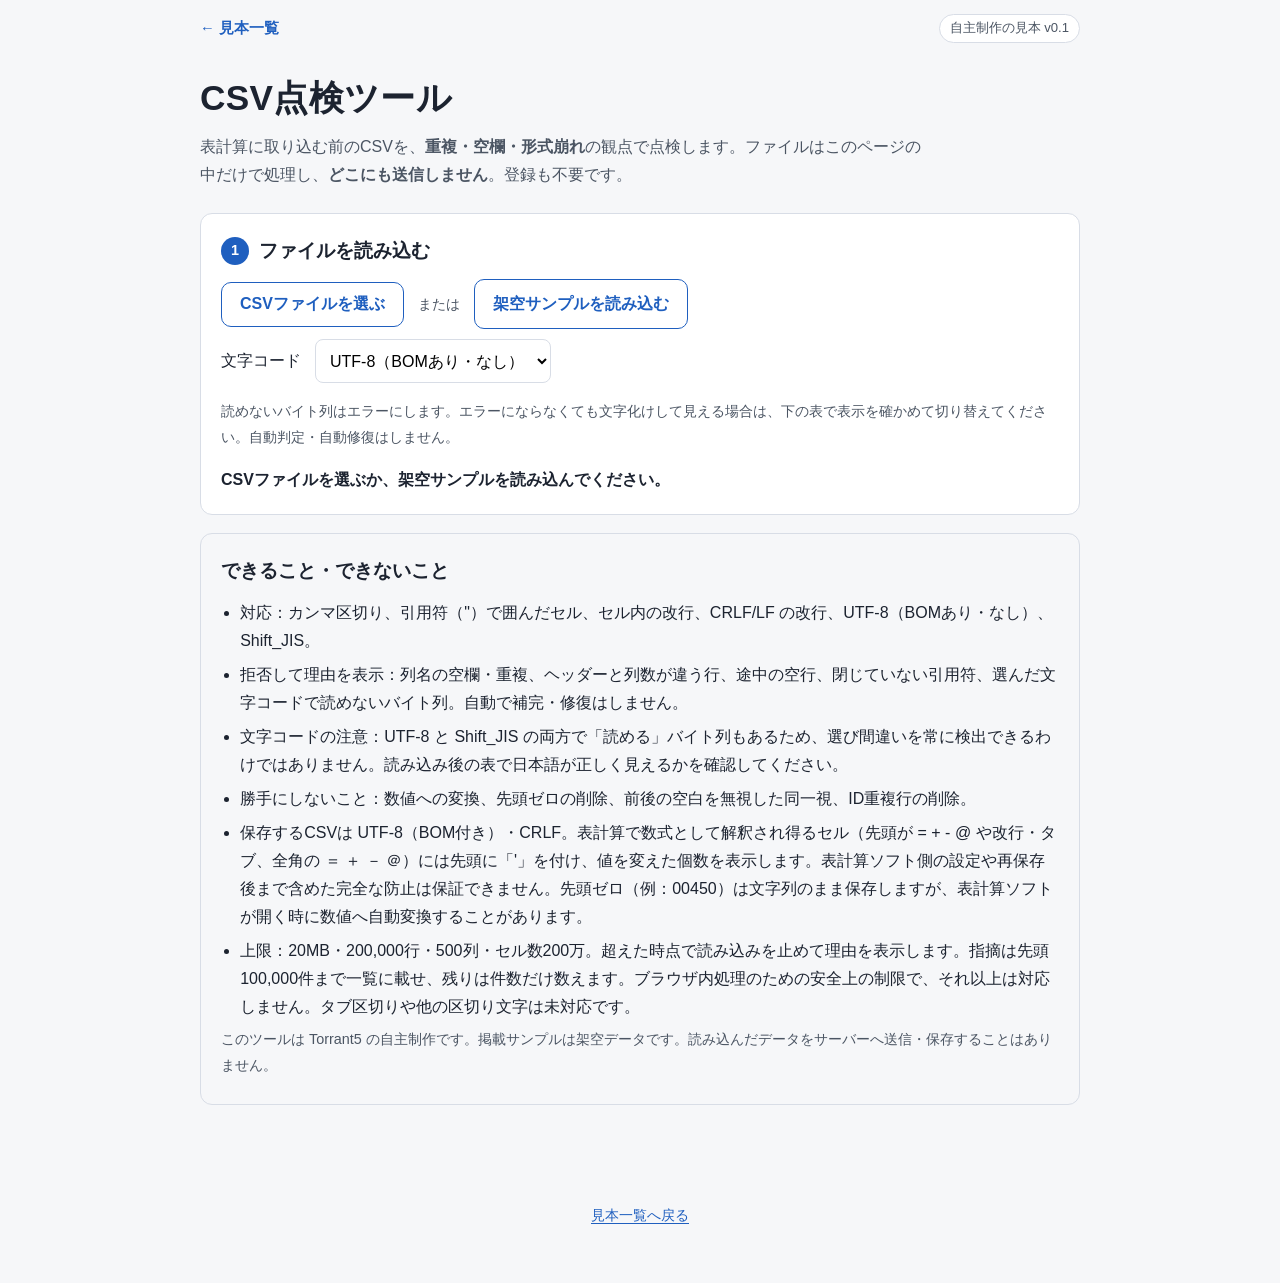
==== samples/csv-check/index.html @ f494e859 "実際に試せる自主制作見本を追加" ====
<!DOCTYPE html>
<html lang="ja">
<head>
<meta charset="utf-8">
<meta name="viewport" content="width=device-width, initial-scale=1">
<title>CSV点検ツール｜重複・空欄・形式崩れをブラウザ内で確認（Torrant5 見本）</title>
<meta name="description" content="CSVをどこにも送らず、ブラウザの中だけで重複行・必須列の空欄・列数不一致・読めないバイト列を点検。架空サンプルで試せる自主制作の見本。">
<link rel="stylesheet" href="../shared.css">
<link rel="stylesheet" href="style.css">
</head>
<body>
<a class="skip" href="#main">本文へ移動</a>
<header class="bar">
  <a class="bar-home" href="../index.html">← 見本一覧</a>
  <span class="bar-tag">自主制作の見本 v0.1</span>
</header>

<main id="main" class="wrap">
  <h1>CSV点検ツール</h1>
  <p class="lede">表計算に取り込む前のCSVを、<strong>重複・空欄・形式崩れ</strong>の観点で点検します。ファイルはこのページの中だけで処理し、<strong>どこにも送信しません</strong>。登録も不要です。</p>

  <section class="card" aria-labelledby="step1">
    <h2 id="step1"><span class="no">1</span>ファイルを読み込む</h2>
    <div class="row">
      <label class="file-label">
        <span class="btn-ghost">CSVファイルを選ぶ</span>
        <input id="file" type="file" accept=".csv,text/csv,text/plain">
      </label>
      <span class="or">または</span>
      <button id="load-sample" type="button" class="btn-ghost">架空サンプルを読み込む</button>
    </div>
    <div class="row">
      <label for="encoding">文字コード</label>
      <select id="encoding">
        <option value="utf-8" selected>UTF-8（BOMあり・なし）</option>
        <option value="shift_jis">Shift_JIS（日本語CSV）</option>
      </select>
      <span class="hint">読めないバイト列はエラーにします。エラーにならなくても文字化けして見える場合は、下の表で表示を確かめて切り替えてください。自動判定・自動修復はしません。</span>
    </div>
    <p id="file-meta" class="meta" aria-live="polite"></p>
    <p id="status" class="status" role="status" aria-live="polite"></p>
    <p id="error" class="error" role="alert" tabindex="-1" hidden></p>
  </section>

  <section id="setup" class="card" aria-labelledby="step2" hidden>
    <h2 id="step2"><span class="no">2</span>点検する列を選ぶ</h2>
    <fieldset>
      <legend>空欄があってはいけない列（複数可）</legend>
      <div id="required-cols" class="chk-grid"></div>
    </fieldset>
    <div class="row">
      <label for="id-col">ID列（重複を別扱いにする列）</label>
      <select id="id-col"></select>
    </div>
    <p class="hint">全列が完全に一致する行は常に点検します。IDだけ同じで内容が異なる行は「要確認」として分け、削除しません。</p>
    <button id="run" type="button" class="btn-main" disabled>点検する</button>
  </section>

  <section id="result" class="card" aria-labelledby="result-title" hidden>
    <h2 id="result-title" tabindex="-1"><span class="no">3</span>結果</h2>
    <dl id="summary" class="summary"></dl>

    <h3>指摘一覧</h3>
    <div class="table-wrap">
      <table class="tbl">
        <thead><tr><th scope="col">行</th><th scope="col">種別</th><th scope="col">列</th><th scope="col">内容</th></tr></thead>
        <tbody id="findings-body"></tbody>
      </table>
    </div>
    <div id="findings-pager" class="pager"></div>

    <h3>データの確認（指摘のある行に色）</h3>
    <div class="table-wrap"><table id="preview" class="tbl tbl-data"></table></div>
    <div id="preview-pager" class="pager"></div>

    <h3>保存</h3>
    <div class="row">
      <button id="dl-findings" type="button" class="btn-main" disabled>点検一覧CSVを保存</button>
      <button id="dedup" type="button" class="btn-ghost" disabled>重複除去CSVを保存</button>
    </div>
    <p id="dedup-note" class="hint"></p>
    <p id="save-note" class="status" role="status" aria-live="polite"></p>
  </section>

  <section class="card card-note" aria-labelledby="limits">
    <h2 id="limits">できること・できないこと</h2>
    <ul class="plain">
      <li>対応：カンマ区切り、引用符（"）で囲んだセル、セル内の改行、CRLF/LF の改行、UTF-8（BOMあり・なし）、Shift_JIS。</li>
      <li>拒否して理由を表示：列名の空欄・重複、ヘッダーと列数が違う行、途中の空行、閉じていない引用符、選んだ文字コードで読めないバイト列。自動で補完・修復はしません。</li>
      <li>文字コードの注意：UTF-8 と Shift_JIS の両方で「読める」バイト列もあるため、選び間違いを常に検出できるわけではありません。読み込み後の表で日本語が正しく見えるかを確認してください。</li>
      <li>勝手にしないこと：数値への変換、先頭ゼロの削除、前後の空白を無視した同一視、ID重複行の削除。</li>
      <li>保存するCSVは UTF-8（BOM付き）・CRLF。表計算で数式として解釈され得るセル（先頭が = + - @ や改行・タブ、全角の ＝ ＋ － ＠）には先頭に「'」を付け、値を変えた個数を表示します。表計算ソフト側の設定や再保存後まで含めた完全な防止は保証できません。先頭ゼロ（例：00450）は文字列のまま保存しますが、表計算ソフトが開く時に数値へ自動変換することがあります。</li>
      <li>上限：20MB・200,000行・500列・セル数200万。超えた時点で読み込みを止めて理由を表示します。指摘は先頭100,000件まで一覧に載せ、残りは件数だけ数えます。ブラウザ内処理のための安全上の制限で、それ以上は対応しません。タブ区切りや他の区切り文字は未対応です。</li>
    </ul>
    <p class="hint">このツールは Torrant5 の自主制作です。掲載サンプルは架空データです。読み込んだデータをサーバーへ送信・保存することはありません。</p>
  </section>
</main>

<footer class="foot">
  <p><a href="../index.html">見本一覧へ戻る</a></p>
</footer>
<script src="csv-core.js"></script>
<script src="app.js"></script>
</body>
</html>
---- samples/shared.css ----
/* Torrant5 公開見本 共通スタイル v0.1
   外部フォント・CDNなし。色の役割：青=操作、赤=エラー、緑=問題なし、黄=要確認。 */
:root {
  --bg: #f6f7f9;
  --paper: #ffffff;
  --ink: #1c2330;
  --ink-2: #4b5563;
  --line: #d8dde6;
  --accent: #1f5fbf;
  --accent-ink: #ffffff;
  --accent-soft: #e8f0fc;
  --err: #b42318;
  --err-soft: #fdecea;
  --ok: #1b7a3d;
  --warn-soft: #fff4d6;
  --radius: 12px;
  --maxw: 920px;
}
* { box-sizing: border-box; }
html { -webkit-text-size-adjust: 100%; }
body {
  margin: 0;
  font-family: -apple-system, BlinkMacSystemFont, "Hiragino Sans", "Hiragino Kaku Gothic ProN", "Yu Gothic UI", "Noto Sans JP", Meiryo, sans-serif;
  font-size: 16px;
  line-height: 1.75;
  color: var(--ink);
  background: var(--bg);
}
a { color: var(--accent); text-underline-offset: 3px; }
a:focus-visible, button:focus-visible, input:focus-visible, select:focus-visible, [tabindex]:focus-visible {
  outline: 3px solid #ffb84d; outline-offset: 2px;
}
.skip { position: absolute; left: -999px; top: 8px; background: var(--paper); padding: 8px 12px; border-radius: 8px; z-index: 10; }
.skip:focus { left: 8px; }
.wrap { max-width: var(--maxw); margin: 0 auto; padding: 24px 20px 56px; }
h1 { font-size: clamp(1.6rem, 4vw, 2.2rem); line-height: 1.3; margin: 8px 0 12px; letter-spacing: .01em; }
h2 { font-size: 1.2rem; margin: 0 0 12px; display: flex; align-items: center; gap: 10px; }
h3 { font-size: 1.02rem; margin: 24px 0 8px; color: var(--ink-2); }
.lede { color: var(--ink-2); margin: 0 0 24px; max-width: 46em; }
.no { display: inline-grid; place-items: center; width: 28px; height: 28px; border-radius: 50%; background: var(--accent); color: var(--accent-ink); font-size: .9rem; font-weight: 700; flex: none; }
.bar { display: flex; justify-content: space-between; align-items: center; gap: 12px; max-width: var(--maxw); margin: 0 auto; padding: 14px 20px 0; font-size: .92rem; }
.bar-home { text-decoration: none; font-weight: 600; }
.bar-tag { color: var(--ink-2); background: var(--paper); border: 1px solid var(--line); border-radius: 999px; padding: 2px 10px; font-size: .82rem; }
.card { background: var(--paper); border: 1px solid var(--line); border-radius: var(--radius); padding: 20px; margin: 0 0 18px; }
.card-note { background: transparent; }
.row { display: flex; flex-wrap: wrap; align-items: center; gap: 10px 14px; margin: 10px 0; }
.btn-main, .btn-ghost {
  font: inherit; font-weight: 600; border-radius: 10px; padding: 10px 18px; cursor: pointer; min-height: 44px;
  border: 1.5px solid var(--accent); transition: background .15s, transform .15s;
}
.btn-main { background: var(--accent); color: var(--accent-ink); }
.btn-main:hover { background: #184c99; }
.btn-ghost { background: var(--paper); color: var(--accent); }
.btn-ghost:hover { background: var(--accent-soft); }
.btn-main:disabled, .btn-ghost:disabled { opacity: .45; cursor: not-allowed; }
.btn-main:active, .btn-ghost:active { transform: translateY(1px); }
select, input[type="text"] { font: inherit; padding: 8px 10px; border: 1.5px solid var(--line); border-radius: 8px; background: var(--paper); min-height: 44px; }
.hint { color: var(--ink-2); font-size: .9rem; margin: 6px 0; }
.status { margin: 8px 0 0; font-weight: 600; }
.error { margin: 10px 0 0; padding: 12px 14px; border-left: 4px solid var(--err); background: var(--err-soft); color: var(--err); border-radius: 8px; font-weight: 600; }
.ok { color: var(--ok); font-weight: 700; }
.ng { color: #8a5a00; font-weight: 700; }
.plain { padding-left: 1.2em; margin: 0; }
.plain li { margin: 6px 0; }
.foot { text-align: center; color: var(--ink-2); font-size: .9rem; padding: 10px 20px 40px; }
@media (prefers-reduced-motion: reduce) {
  * { transition: none !important; animation: none !important; }
}
---- samples/csv-check/style.css ----
/* CSV点検ツール 固有スタイル v0.1 */
.file-label { position: relative; display: inline-block; }
.file-label input[type="file"] { position: absolute; inset: 0; opacity: 0; width: 100%; height: 100%; cursor: pointer; }
.file-label .btn-ghost { display: inline-block; line-height: 1.4; pointer-events: none; }
.file-label:focus-within .btn-ghost { outline: 3px solid #ffb84d; outline-offset: 2px; }
.or { color: var(--ink-2); font-size: .9rem; }
.meta { margin: 10px 0 0; color: var(--ink-2); font-size: .92rem; word-break: break-all; }
fieldset { border: 1px solid var(--line); border-radius: 10px; padding: 10px 14px 12px; margin: 0 0 12px; }
legend { padding: 0 6px; color: var(--ink-2); font-size: .92rem; }
.chk-grid { display: flex; flex-wrap: wrap; gap: 6px 18px; }
.chk { display: inline-flex; align-items: center; gap: 6px; min-height: 36px; cursor: pointer; }
.chk input { width: 20px; height: 20px; }
.summary { display: grid; grid-template-columns: max-content 1fr; gap: 6px 18px; margin: 0; padding: 14px 16px; background: var(--bg); border-radius: 10px; }
.summary dt { color: var(--ink-2); font-size: .92rem; }
.summary dd { margin: 0; font-weight: 600; }
.summary p { grid-column: 1 / -1; margin: 6px 0 0; }
.table-wrap { overflow-x: auto; border: 1px solid var(--line); border-radius: 10px; }
.tbl { border-collapse: collapse; width: 100%; font-size: .93rem; }
.tbl th, .tbl td { padding: 8px 10px; border-bottom: 1px solid var(--line); text-align: left; vertical-align: top; white-space: pre-wrap; word-break: break-all; }
.tbl th { background: var(--bg); font-weight: 600; position: sticky; top: 0; }
.tbl tr:last-child td { border-bottom: none; }
.tbl-data td, .tbl-data th { white-space: pre; max-width: 24em; overflow: hidden; text-overflow: ellipsis; }
.tbl-data tr.flag td { background: var(--warn-soft); }
.pager { display: flex; align-items: center; gap: 12px; margin: 8px 0 0; font-size: .92rem; color: var(--ink-2); }
.pager button { font: inherit; padding: 6px 12px; border-radius: 8px; border: 1.5px solid var(--line); background: var(--paper); cursor: pointer; min-height: 36px; }
.pager button:disabled { opacity: .4; cursor: not-allowed; }
@media (max-width: 600px) {
  .summary { grid-template-columns: 1fr; gap: 2px; }
  .summary dd { margin-bottom: 8px; }
  .btn-main, .btn-ghost { width: 100%; text-align: center; }
  .file-label { width: 100%; }
  .row label { width: 100%; }
}
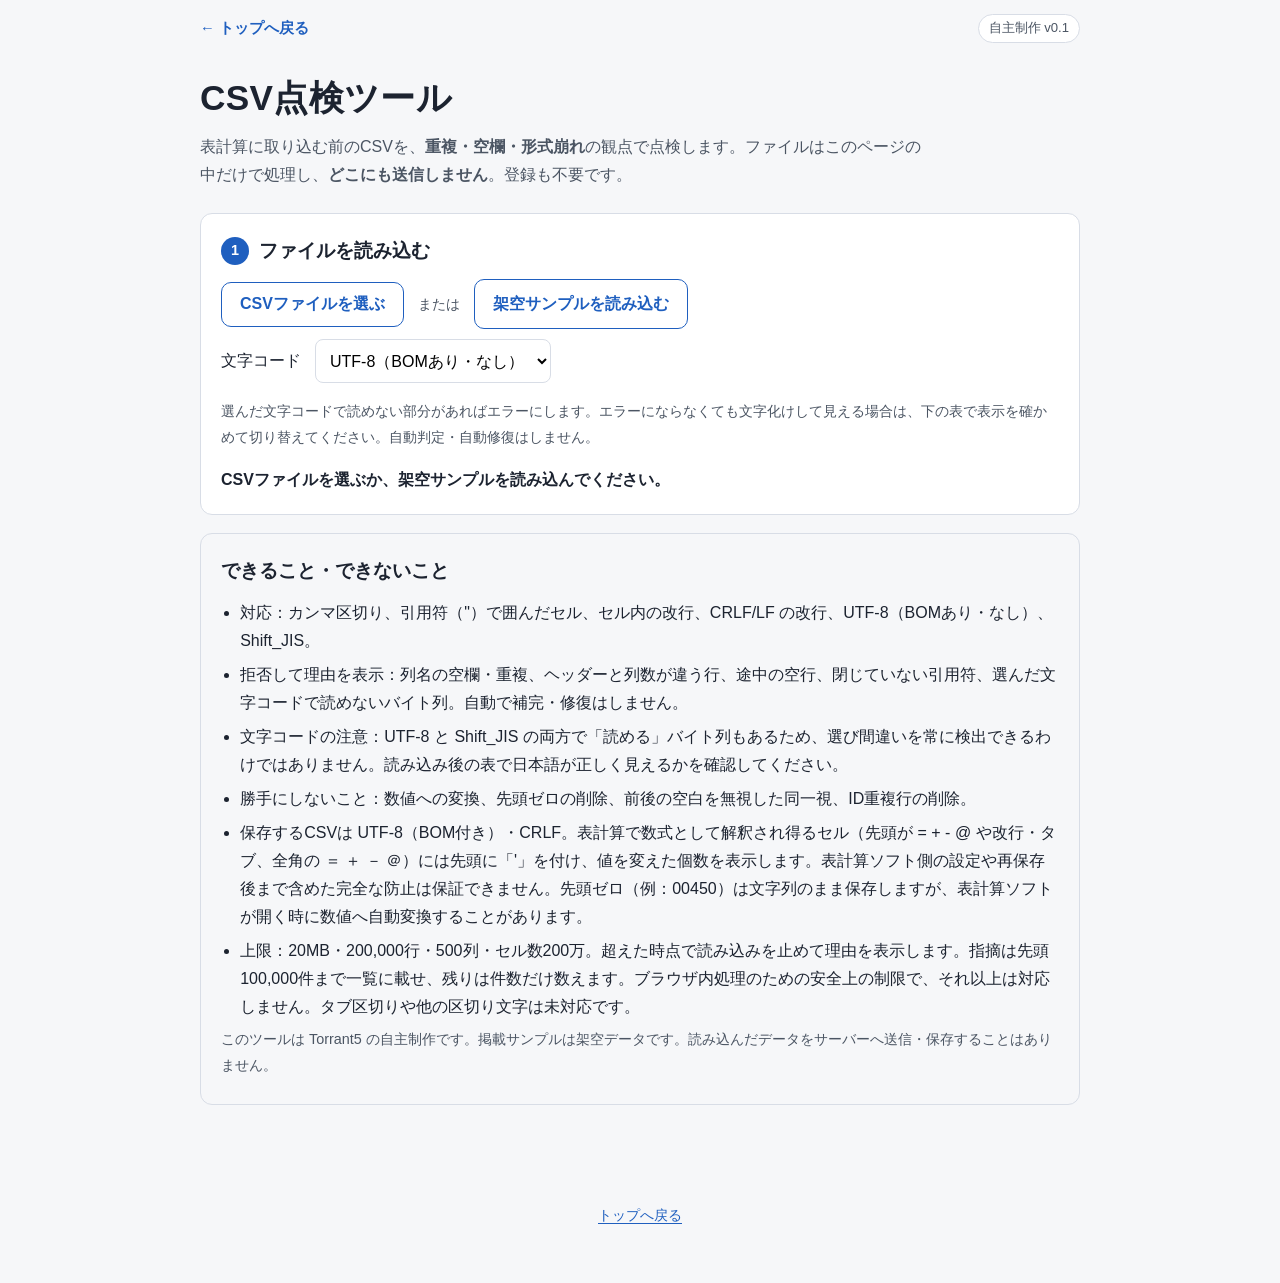
==== commit bc1d1e85: "公開見本の見出しと説明文を整理" ====
--- a/samples/csv-check/index.html
+++ b/samples/csv-check/index.html
@@ -3,16 +3,16 @@
 <head>
 <meta charset="utf-8">
 <meta name="viewport" content="width=device-width, initial-scale=1">
-<title>CSV点検ツール｜重複・空欄・形式崩れをブラウザ内で確認（Torrant5 見本）</title>
-<meta name="description" content="CSVをどこにも送らず、ブラウザの中だけで重複行・必須列の空欄・列数不一致・読めないバイト列を点検。架空サンプルで試せる自主制作の見本。">
+<title>CSV点検ツール｜重複・空欄・形式崩れをブラウザ内で確認（Torrant5）</title>
+<meta name="description" content="CSVの重複行・必須列の空欄・列数のずれをブラウザ内で点検し、結果を保存できます。ファイルの外部送信なし。架空サンプルつき。">
 <link rel="stylesheet" href="../shared.css">
 <link rel="stylesheet" href="style.css">
 </head>
 <body>
 <a class="skip" href="#main">本文へ移動</a>
 <header class="bar">
-  <a class="bar-home" href="../index.html">← 見本一覧</a>
-  <span class="bar-tag">自主制作の見本 v0.1</span>
+  <a class="bar-home" href="../index.html">← トップへ戻る</a>
+  <span class="bar-tag">自主制作 v0.1</span>
 </header>
 
 <main id="main" class="wrap">
@@ -35,7 +35,7 @@
         <option value="utf-8" selected>UTF-8（BOMあり・なし）</option>
         <option value="shift_jis">Shift_JIS（日本語CSV）</option>
       </select>
-      <span class="hint">読めないバイト列はエラーにします。エラーにならなくても文字化けして見える場合は、下の表で表示を確かめて切り替えてください。自動判定・自動修復はしません。</span>
+      <span class="hint">選んだ文字コードで読めない部分があればエラーにします。エラーにならなくても文字化けして見える場合は、下の表で表示を確かめて切り替えてください。自動判定・自動修復はしません。</span>
     </div>
     <p id="file-meta" class="meta" aria-live="polite"></p>
     <p id="status" class="status" role="status" aria-live="polite"></p>
@@ -97,7 +97,7 @@
 </main>
 
 <footer class="foot">
-  <p><a href="../index.html">見本一覧へ戻る</a></p>
+  <p><a href="../index.html">トップへ戻る</a></p>
 </footer>
 <script src="csv-core.js"></script>
 <script src="app.js"></script>
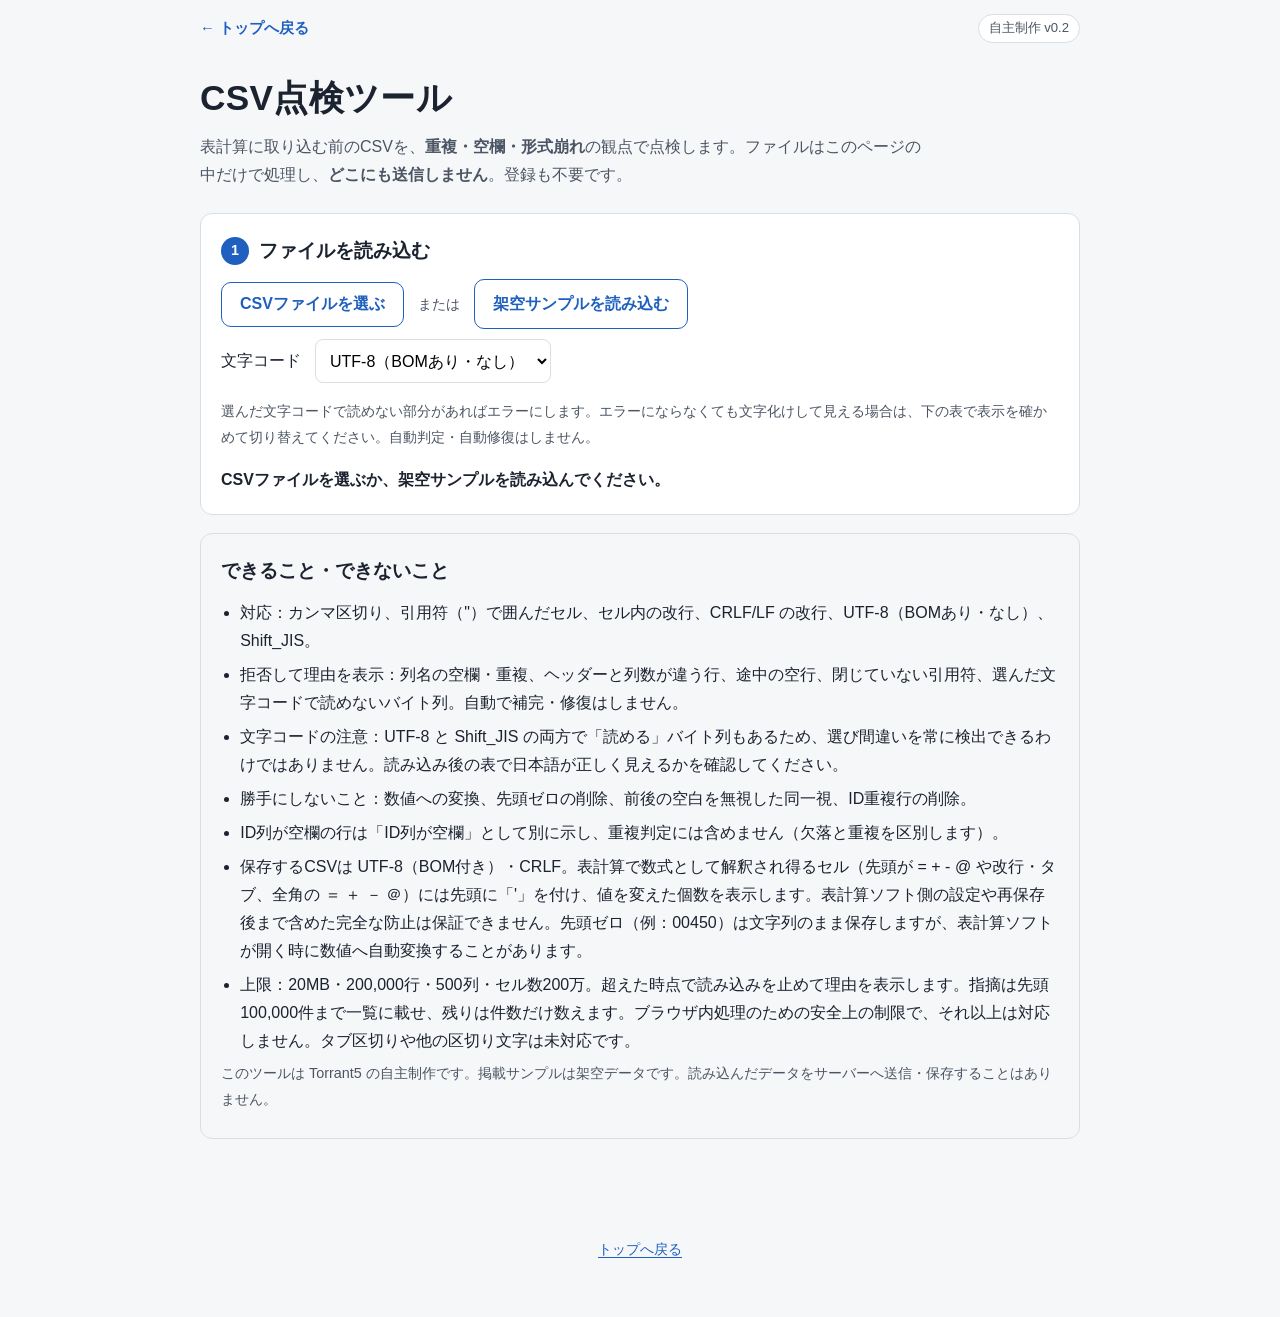
==== commit 28808a1b: "CSV点検の空欄ID判定とスマホ表示を改善" ====
--- a/samples/csv-check/index.html
+++ b/samples/csv-check/index.html
@@ -12,7 +12,7 @@
 <a class="skip" href="#main">本文へ移動</a>
 <header class="bar">
   <a class="bar-home" href="../index.html">← トップへ戻る</a>
-  <span class="bar-tag">自主制作 v0.1</span>
+  <span class="bar-tag">自主制作 v0.2</span>
 </header>
 
 <main id="main" class="wrap">
@@ -89,6 +89,7 @@
       <li>拒否して理由を表示：列名の空欄・重複、ヘッダーと列数が違う行、途中の空行、閉じていない引用符、選んだ文字コードで読めないバイト列。自動で補完・修復はしません。</li>
       <li>文字コードの注意：UTF-8 と Shift_JIS の両方で「読める」バイト列もあるため、選び間違いを常に検出できるわけではありません。読み込み後の表で日本語が正しく見えるかを確認してください。</li>
       <li>勝手にしないこと：数値への変換、先頭ゼロの削除、前後の空白を無視した同一視、ID重複行の削除。</li>
+      <li>ID列が空欄の行は「ID列が空欄」として別に示し、重複判定には含めません（欠落と重複を区別します）。</li>
       <li>保存するCSVは UTF-8（BOM付き）・CRLF。表計算で数式として解釈され得るセル（先頭が = + - @ や改行・タブ、全角の ＝ ＋ － ＠）には先頭に「'」を付け、値を変えた個数を表示します。表計算ソフト側の設定や再保存後まで含めた完全な防止は保証できません。先頭ゼロ（例：00450）は文字列のまま保存しますが、表計算ソフトが開く時に数値へ自動変換することがあります。</li>
       <li>上限：20MB・200,000行・500列・セル数200万。超えた時点で読み込みを止めて理由を表示します。指摘は先頭100,000件まで一覧に載せ、残りは件数だけ数えます。ブラウザ内処理のための安全上の制限で、それ以上は対応しません。タブ区切りや他の区切り文字は未対応です。</li>
     </ul>
--- a/samples/csv-check/style.css
+++ b/samples/csv-check/style.css
@@ -19,6 +19,8 @@
 .tbl th, .tbl td { padding: 8px 10px; border-bottom: 1px solid var(--line); text-align: left; vertical-align: top; white-space: pre-wrap; word-break: break-all; }
 .tbl th { background: var(--bg); font-weight: 600; position: sticky; top: 0; }
 .tbl tr:last-child td { border-bottom: none; }
+.tbl:not(.tbl-data) td:first-child, .tbl:not(.tbl-data) th:first-child { white-space: nowrap; }
+.tbl:not(.tbl-data) td:nth-child(3), .tbl:not(.tbl-data) th:nth-child(3) { word-break: keep-all; overflow-wrap: anywhere; min-width: 6em; }
 .tbl-data td, .tbl-data th { white-space: pre; max-width: 24em; overflow: hidden; text-overflow: ellipsis; }
 .tbl-data tr.flag td { background: var(--warn-soft); }
 .pager { display: flex; align-items: center; gap: 12px; margin: 8px 0 0; font-size: .92rem; color: var(--ink-2); }
@@ -30,4 +32,15 @@
   .btn-main, .btn-ghost { width: 100%; text-align: center; }
   .file-label { width: 100%; }
   .row label { width: 100%; }
+  /* 指摘一覧：1件を縦に並べ、初期幅で行・種別・列・内容が全部読めるようにする（横スクロール廃止。データ確認表 .tbl-data は対象外） */
+  .tbl:not(.tbl-data) thead { display: none; }
+  .tbl:not(.tbl-data) tr { display: block; padding: 8px 10px; border-bottom: 1px solid var(--line); }
+  .tbl:not(.tbl-data) tr:last-child { border-bottom: none; }
+  .tbl:not(.tbl-data) td { display: block; padding: 2px 0; border-bottom: none; min-width: 0; white-space: pre-wrap; word-break: break-all; }
+  .tbl:not(.tbl-data) td::before { display: inline-block; min-width: 3em; margin-right: 6px; color: var(--ink-2); font-size: .85rem; }
+  .tbl:not(.tbl-data) td:nth-child(1)::before { content: "行"; }
+  .tbl:not(.tbl-data) td:nth-child(2)::before { content: "種別"; }
+  .tbl:not(.tbl-data) td:nth-child(3)::before { content: "列"; }
+  .tbl:not(.tbl-data) td:nth-child(4)::before { content: "内容"; }
+  .tbl:not(.tbl-data) td[colspan]::before { content: none; }
 }
